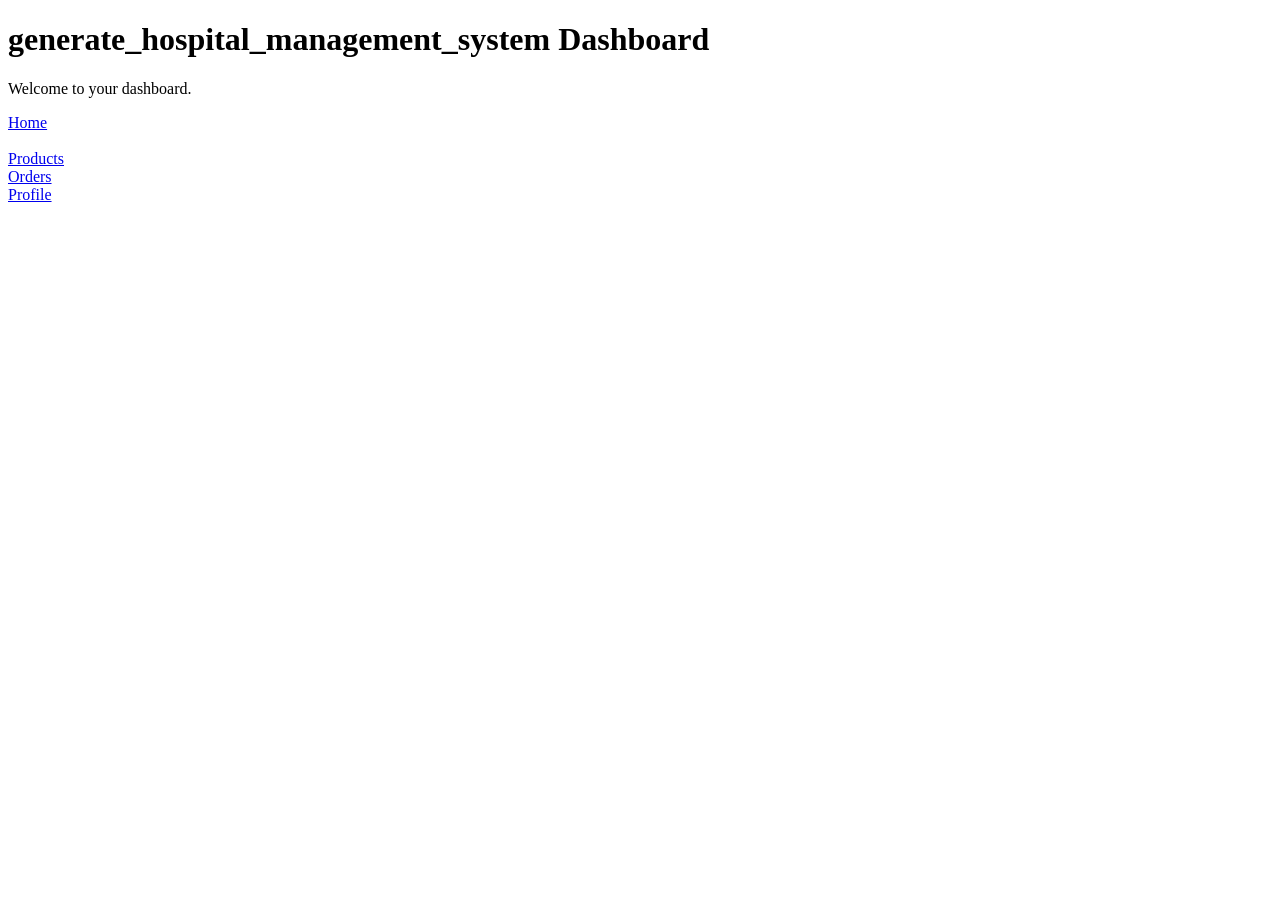
==== frontend/dashboard.html @ c52d0453 "Initial Commit" ====
<!DOCTYPE html>
<html>
<head>
<title>Dashboard</title>
<link rel="stylesheet" href="css/style.css">
</head>
<body>

<h1>generate_hospital_management_system Dashboard</h1>

<p>Welcome to your dashboard.</p>

<a href="index.html">Home</a>

<br><br>

<a href="products.html">Products</a>

<br>

<a href="orders.html">Orders</a>

<br>

<a href="profile.html">Profile</a>

<script src="js/app.js"></script>

</body>
</html>
---- frontend/css/style.css ----
Certainly! Below is a complete and responsive CSS stylesheet for a modern hospital management system. This CSS includes a Navbar, Hero section, Cards, Forms, Tables, and a Footer.


/* General Styles */
body {
    font-family: 'Arial', sans-serif;
    margin: 0;
    padding: 0;
    box-sizing: border-box;
}

.container {
    max-width: 1200px;
    margin: 0 auto;
    padding: 20px;
}

/* Navbar */
.navbar {
    background-color: #333;
    color: white;
    padding: 15px 0;
    display: flex;
    justify-content: space-between;
    align-items: center;
}

.navbar-brand {
    font-size: 24px;
    font-weight: bold;
}

.nav-item {
    display: inline-block;
    margin-left: 20px;
}

.nav-link {
    color: white;
    text-decoration: none;
    font-size: 18px;
}

.nav-link:hover {
    text-decoration: underline;
}

/* Hero Section */
.hero {
    background-image: url('hero-bg.jpg'); /* Replace with your image URL */
    background-size: cover;
    background-position: center;
    height: 600px;
    display: flex;
    justify-content: center;
    align-items: center;
    color: white;
    text-align: center;
}

.hero-title {
    font-size: 48px;
    font-weight: bold;
    margin-bottom: 20px;
}

.hero-subtitle {
    font-size: 24px;
    margin-bottom: 40px;
}

.hero-button {
    background-color: #333;
    color: white;
    padding: 10px 20px;
    border: none;
    cursor: pointer;
    font-size: 18px;
}

.hero-button:hover {
    background-color: #555;
}

/* Cards */
.card {
    background-color: #f9f9f9;
    border-radius: 10px;
    box-shadow: 0 4px 8px rgba(0, 0, 0, 0.1);
    overflow: hidden;
    margin-bottom: 20px;
}

.card-header {
    padding: 20px;
    background-color: #33
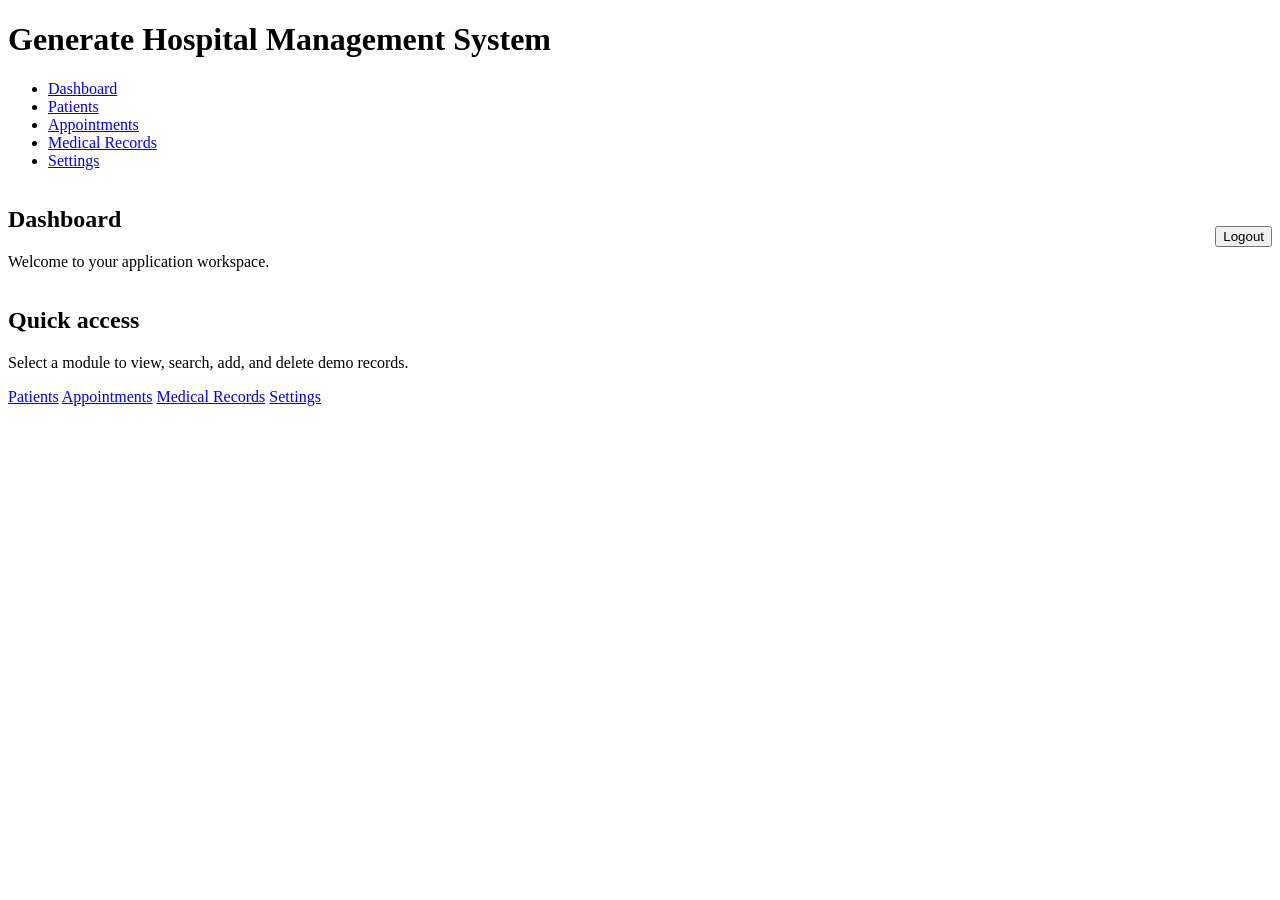
==== commit 3d793c44: "Initial Commit" ====
--- a/frontend/dashboard.html
+++ b/frontend/dashboard.html
@@ -1,31 +1,16 @@
-
 <!DOCTYPE html>
-<html>
-<head>
-<title>Dashboard</title>
-<link rel="stylesheet" href="css/style.css">
-</head>
-<body>
-
-<h1>generate_hospital_management_system Dashboard</h1>
-
-<p>Welcome to your dashboard.</p>
-
-<a href="index.html">Home</a>
-
-<br><br>
-
-<a href="products.html">Products</a>
-
-<br>
-
-<a href="orders.html">Orders</a>
-
-<br>
-
-<a href="profile.html">Profile</a>
-
-<script src="js/app.js"></script>
-
-</body>
-</html>
+<html lang="en"><head><meta charset="UTF-8"><meta name="viewport" content="width=device-width, initial-scale=1">
+<title>Dashboard | Generate Hospital Management System</title><link rel="stylesheet" href="css/style.css"></head>
+<body><header><h1>Generate Hospital Management System</h1><nav aria-label="Main navigation"><ul>
+<li><a href="dashboard.html">Dashboard</a></li><li><a href="#/patients">Patients</a></li>
+<li><a href="#/appointments">Appointments</a></li><li><a href="#/medical-records">Medical Records</a></li>
+<li><a href="#/settings">Settings</a></li></ul></nav></header>
+<main><div style="display:flex;justify-content:space-between;align-items:center;gap:16px;flex-wrap:wrap">
+<div><h2>Dashboard</h2><p>Welcome to your application workspace.</p></div>
+<button type="button" data-logout>Logout</button></div>
+<section><h2>Quick access</h2><p>Select a module to view, search, add, and delete demo records.</p>
+<div class="module-toolbar"><a class="button" href="#/patients">Patients</a>
+<a class="button" href="#/appointments">Appointments</a>
+<a class="button" href="#/medical-records">Medical Records</a>
+<a class="button" href="#/settings">Settings</a></div></section></main>
+<script src="js/app.js" defer></script></body></html>
--- a/frontend/css/style.css
+++ b/frontend/css/style.css
@@ -1,4 +1,4 @@
-Certainly! Below is a complete and responsive CSS stylesheet for a modern hospital management system. This CSS includes a Navbar, Hero section, Cards, Forms, Tables, and a Footer.
+Certainly! Below is a complete CSS file for a modern and responsive hospital management system. This CSS includes a navbar, hero section, cards, forms, tables, and a footer.
 
 
 /* General Styles */
@@ -18,79 +18,100 @@
 /* Navbar */
 .navbar {
     background-color: #333;
-    color: white;
-    padding: 15px 0;
+    color: #fff;
     display: flex;
     justify-content: space-between;
     align-items: center;
+    padding: 15px 20px;
 }
 
-.navbar-brand {
+.navbar .logo {
     font-size: 24px;
     font-weight: bold;
 }
 
-.nav-item {
-    display: inline-block;
+.navbar ul {
+    list-style: none;
+    display: flex;
+}
+
+.navbar li {
     margin-left: 20px;
 }
 
-.nav-link {
-    color: white;
+.navbar a {
+    color: #fff;
     text-decoration: none;
-    font-size: 18px;
+    transition: color 0.3s ease;
 }
 
-.nav-link:hover {
-    text-decoration: underline;
+.navbar a:hover {
+    color: #ccc;
 }
 
 /* Hero Section */
 .hero {
-    background-image: url('hero-bg.jpg'); /* Replace with your image URL */
+    background-image: url('hero-bg.jpg');
     background-size: cover;
     background-position: center;
     height: 600px;
     display: flex;
     justify-content: center;
     align-items: center;
-    color: white;
-    text-align: center;
+    color: #fff;
 }
 
-.hero-title {
+.hero h1 {
     font-size: 48px;
-    font-weight: bold;
     margin-bottom: 20px;
 }
 
-.hero-subtitle {
-    font-size: 24px;
+.hero p {
+    font-size: 18px;
+    max-width: 600px;
     margin-bottom: 40px;
 }
 
-.hero-button {
-    background-color: #333;
-    color: white;
+.hero button {
     padding: 10px 20px;
+    font-size: 16px;
+    background-color: #fff;
+    color: #333;
     border: none;
     cursor: pointer;
-    font-size: 18px;
+    transition: background-color 0.3s ease;
 }
 
-.hero-button:hover {
-    background-color: #555;
+.hero button:hover {
+    background-color: #ccc;
 }
 
 /* Cards */
 .card {
     background-color: #f9f9f9;
     border-radius: 10px;
-    box-shadow: 0 4px 8px rgba(0, 0, 0, 0.1);
     overflow: hidden;
-    margin-bottom: 20px;
-}
-
-.card-header {
-    padding: 20px;
-    background-color: #33+    margin-bottom: 30px;
+    box-shadow: 0 4px 8px rgba(0, 0, 0,
+:root{--primary:#3157d5;--primary-dark:#2443ad;--bg:#f4f7fc;--text:#1c2740;--border:#e1e7f0}
+*{box-sizing:border-box}html{scroll-behavior:smooth}
+body{margin:0;color:var(--text);background:var(--bg);font-family:Inter,"Segoe UI",Arial,sans-serif;line-height:1.55}
+header{padding:18px 24px;background:#fff;border-bottom:1px solid var(--border)}
+header h1,.logo{color:var(--primary)}
+nav ul,.nav-links,.sidebar ul{display:flex;flex-wrap:wrap;align-items:center;gap:8px;list-style:none;padding:10px 0;margin:0}
+nav a,.nav-links a,.sidebar a{display:inline-block;padding:9px 12px;border-radius:8px;color:var(--text);text-decoration:none}
+nav a:hover,.nav-links a:hover,.sidebar a:hover,a.active{background:#e9efff;color:var(--primary)}
+a{color:var(--primary)}main,.container,.dashboard,.content{max-width:1240px;margin:28px auto;padding:24px}
+h1,h2,h3{line-height:1.25}
+button,.button,input[type=submit]{border:0;border-radius:9px;padding:10px 16px;background:var(--primary);color:white;font:inherit;cursor:pointer}
+button:hover,.button:hover,input[type=submit]:hover{background:var(--primary-dark)}
+input,select,textarea{width:100%;max-width:100%;padding:11px 12px;border:1px solid var(--border);border-radius:8px;font:inherit;background:white}
+form{display:grid;gap:12px}
+article,.card,.feature-card,.stat-card,.feature,section{background:white;border:1px solid var(--border);border-radius:14px;padding:20px;box-shadow:0 5px 20px #192d550b}
+table{width:100%;border-collapse:collapse;background:white}th,td{padding:12px;border-bottom:1px solid var(--border);text-align:left}th{background:#edf2fc}
+#dynamic-page-view{max-width:1240px;margin:28px auto;padding:24px;background:white;border:1px solid var(--border);border-radius:14px;box-shadow:0 8px 30px #192d550f}
+#dynamic-page-view .module-toolbar{display:flex;gap:12px;flex-wrap:wrap;justify-content:space-between;align-items:center;margin:18px 0}
+#dynamic-page-view .module-toolbar input{flex:1;min-width:180px}
+.notice{color:#68758d;padding:12px 0}.module-form{margin:18px 0;padding:18px;border:1px solid var(--border);border-radius:10px}
+.auth-card{max-width:460px;margin:7vh auto}.auth-links{display:flex;justify-content:space-between;gap:12px;flex-wrap:wrap}
+@media(max-width:700px){header{padding:14px}main,.container,.dashboard,.content{padding:16px;margin:12px auto}#dynamic-page-view{margin:12px;padding:16px}table{display:block;overflow-x:auto}}
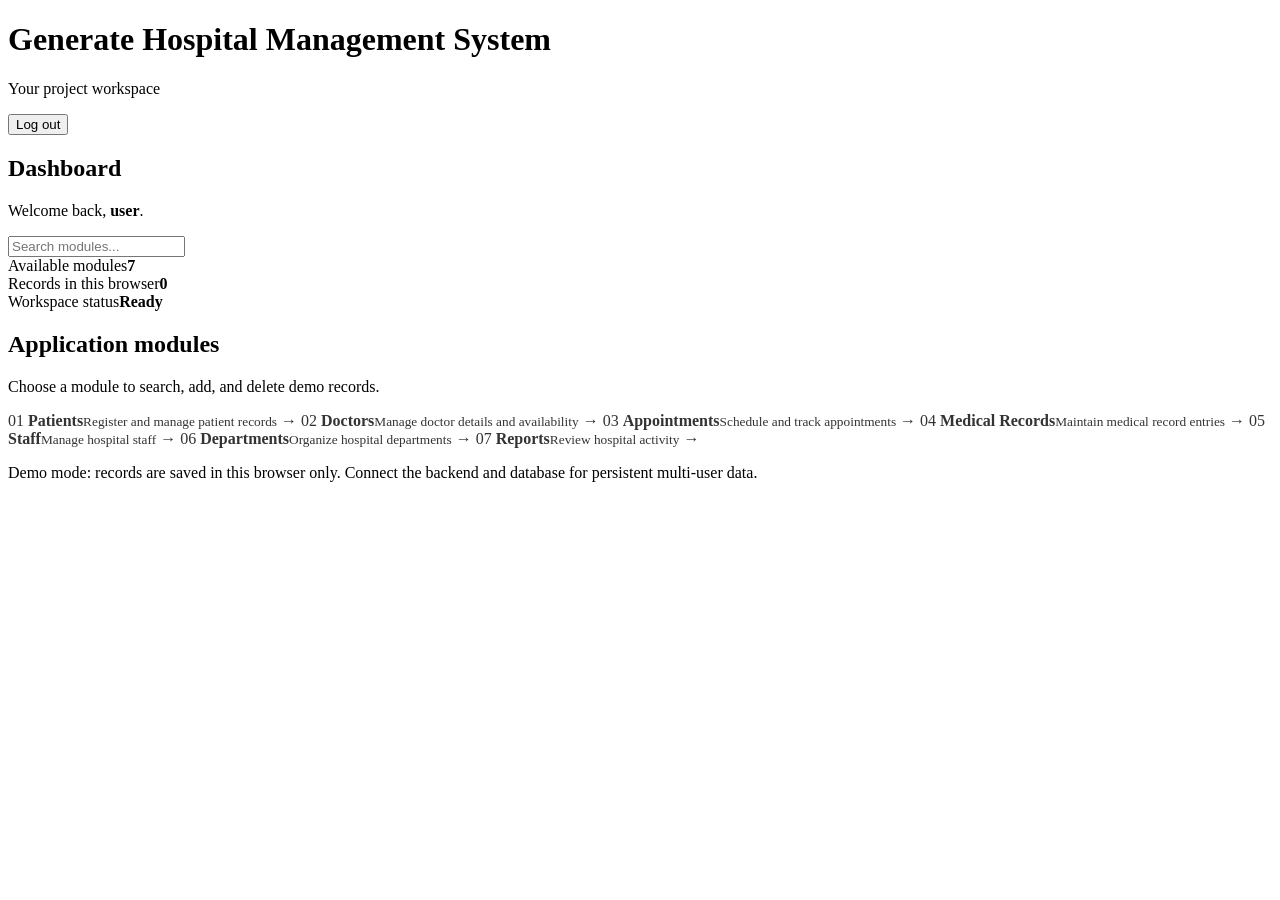
==== commit a3940acb: "Initial Commit" ====
--- a/frontend/dashboard.html
+++ b/frontend/dashboard.html
@@ -1,16 +1,90 @@
 <!DOCTYPE html>
-<html lang="en"><head><meta charset="UTF-8"><meta name="viewport" content="width=device-width, initial-scale=1">
-<title>Dashboard | Generate Hospital Management System</title><link rel="stylesheet" href="css/style.css"></head>
-<body><header><h1>Generate Hospital Management System</h1><nav aria-label="Main navigation"><ul>
-<li><a href="dashboard.html">Dashboard</a></li><li><a href="#/patients">Patients</a></li>
-<li><a href="#/appointments">Appointments</a></li><li><a href="#/medical-records">Medical Records</a></li>
-<li><a href="#/settings">Settings</a></li></ul></nav></header>
-<main><div style="display:flex;justify-content:space-between;align-items:center;gap:16px;flex-wrap:wrap">
-<div><h2>Dashboard</h2><p>Welcome to your application workspace.</p></div>
-<button type="button" data-logout>Logout</button></div>
-<section><h2>Quick access</h2><p>Select a module to view, search, add, and delete demo records.</p>
-<div class="module-toolbar"><a class="button" href="#/patients">Patients</a>
-<a class="button" href="#/appointments">Appointments</a>
-<a class="button" href="#/medical-records">Medical Records</a>
-<a class="button" href="#/settings">Settings</a></div></section></main>
-<script src="js/app.js" defer></script></body></html>+<html lang="en">
+<head>
+  <meta charset="UTF-8">
+  <meta name="viewport" content="width=device-width, initial-scale=1">
+  <title>Dashboard | Generate Hospital Management System</title>
+  <link rel="stylesheet" href="css/style.css">
+</head>
+<body class="app-dashboard">
+  <header class="dashboard-header">
+    <div><h1>Generate Hospital Management System</h1><p class="dashboard-intro">Your project workspace</p></div>
+    <button type="button" data-logout>Log out</button>
+  </header>
+  <main>
+    <div class="dashboard-header">
+      <div><h2>Dashboard</h2><p class="dashboard-intro">Welcome back, <strong id="dashboard-user">user</strong>.</p></div>
+      <input id="module-search" type="search" placeholder="Search modules..." aria-label="Search modules" style="max-width:300px">
+    </div>
+    <section class="summary-grid">
+      <div class="summary-card"><span>Available modules</span><strong>7</strong></div>
+      <div class="summary-card"><span>Records in this browser</span><strong id="record-count">0</strong></div>
+      <div class="summary-card"><span>Workspace status</span><strong>Ready</strong></div>
+    </section>
+    <section>
+      <h2>Application modules</h2>
+      <p class="dashboard-intro">Choose a module to search, add, and delete demo records.</p>
+      <div class="module-grid" id="dashboard-modules"><a class="module-card" href="#/patients">
+              <span class="module-icon">01</span>
+              <span><strong>Patients</strong><small>Register and manage patient records</small></span>
+              <span class="module-arrow">→</span>
+            </a>
+<a class="module-card" href="#/doctors">
+              <span class="module-icon">02</span>
+              <span><strong>Doctors</strong><small>Manage doctor details and availability</small></span>
+              <span class="module-arrow">→</span>
+            </a>
+<a class="module-card" href="#/appointments">
+              <span class="module-icon">03</span>
+              <span><strong>Appointments</strong><small>Schedule and track appointments</small></span>
+              <span class="module-arrow">→</span>
+            </a>
+<a class="module-card" href="#/medical-records">
+              <span class="module-icon">04</span>
+              <span><strong>Medical Records</strong><small>Maintain medical record entries</small></span>
+              <span class="module-arrow">→</span>
+            </a>
+<a class="module-card" href="#/staff">
+              <span class="module-icon">05</span>
+              <span><strong>Staff</strong><small>Manage hospital staff</small></span>
+              <span class="module-arrow">→</span>
+            </a>
+<a class="module-card" href="#/departments">
+              <span class="module-icon">06</span>
+              <span><strong>Departments</strong><small>Organize hospital departments</small></span>
+              <span class="module-arrow">→</span>
+            </a>
+<a class="module-card" href="#/reports">
+              <span class="module-icon">07</span>
+              <span><strong>Reports</strong><small>Review hospital activity</small></span>
+              <span class="module-arrow">→</span>
+            </a></div>
+    </section>
+    <p class="notice">Demo mode: records are saved in this browser only. Connect the backend and database for persistent multi-user data.</p>
+  </main>
+  <script src="js/app.js" defer></script>
+  <script>
+  document.addEventListener("DOMContentLoaded", function () {
+    let user = null;
+    try { user = JSON.parse(localStorage.getItem("demoUser") || "null"); } catch (_) {}
+    if (user && user.username) document.getElementById("dashboard-user").textContent = user.username;
+
+    const search = document.getElementById("module-search");
+    search.addEventListener("input", function () {
+      document.querySelectorAll("#dashboard-modules .module-card").forEach(card => {
+        card.hidden = !card.textContent.toLowerCase().includes(search.value.toLowerCase());
+      });
+    });
+
+    let total = 0;
+    for (let i = 0; i < localStorage.length; i++) {
+      const key = localStorage.key(i);
+      if (key && key.startsWith("ai_generated_demo_")) {
+        try { total += JSON.parse(localStorage.getItem(key) || "[]").length; } catch (_) {}
+      }
+    }
+    document.getElementById("record-count").textContent = total;
+  });
+  </script>
+</body>
+</html>
--- a/frontend/css/style.css
+++ b/frontend/css/style.css
@@ -1,4 +1,4 @@
-Certainly! Below is a complete CSS file for a modern and responsive hospital management system. This CSS includes a navbar, hero section, cards, forms, tables, and a footer.
+Certainly! Below is a complete CSS file for a responsive hospital management system with a modern UI. This includes styles for a navbar, hero section, cards, forms, tables, and a footer.
 
 
 /* General Styles */
@@ -15,50 +15,50 @@
     padding: 20px;
 }
 
+a {
+    text-decoration: none;
+    color: #333;
+}
+
+a:hover {
+    color: #007bff;
+}
+
 /* Navbar */
 .navbar {
-    background-color: #333;
-    color: #fff;
     display: flex;
     justify-content: space-between;
     align-items: center;
-    padding: 15px 20px;
+    background-color: #333;
+    padding: 15px;
 }
 
-.navbar .logo {
+.navbar-brand {
+    color: white;
     font-size: 24px;
     font-weight: bold;
 }
 
-.navbar ul {
-    list-style: none;
-    display: flex;
+.nav-item {
+    margin-left: 15px;
 }
 
-.navbar li {
-    margin-left: 20px;
+.nav-link {
+    color: white;
+    font-size: 18px;
+    transition: color 0.3s;
 }
 
-.navbar a {
-    color: #fff;
-    text-decoration: none;
-    transition: color 0.3s ease;
-}
-
-.navbar a:hover {
-    color: #ccc;
+.nav-link:hover {
+    color: #007bff;
 }
 
 /* Hero Section */
 .hero {
-    background-image: url('hero-bg.jpg');
-    background-size: cover;
-    background-position: center;
-    height: 600px;
-    display: flex;
-    justify-content: center;
-    align-items: center;
-    color: #fff;
+    background: url('https://via.placeholder.com/1920x500') no-repeat center center/cover;
+    color: white;
+    text-align: center;
+    padding: 150px 0;
 }
 
 .hero h1 {
@@ -67,33 +67,32 @@
 }
 
 .hero p {
-    font-size: 18px;
-    max-width: 600px;
+    font-size: 20px;
     margin-bottom: 40px;
 }
 
-.hero button {
+.hero .btn-primary {
+    background-color: #007bff;
+    color: white;
     padding: 10px 20px;
-    font-size: 16px;
-    background-color: #fff;
-    color: #333;
     border: none;
+    border-radius: 5px;
     cursor: pointer;
-    transition: background-color 0.3s ease;
+    transition: background-color 0.3s;
 }
 
-.hero button:hover {
-    background-color: #ccc;
+.hero .btn-primary:hover {
+    background-color: #0056b3;
 }
 
 /* Cards */
 .card {
-    background-color: #f9f9f9;
+    background-color: #fff;
     border-radius: 10px;
+    box-shadow: 0 4px 8px rgba(0, 0, 0, 0.1);
     overflow: hidden;
-    margin-bottom: 30px;
-    box-shadow: 0 4px 8px rgba(0, 0, 0,
-:root{--primary:#3157d5;--primary-dark:#2443ad;--bg:#f4f7fc;--text:#1c2740;--border:#e1e7f0}
+    margin-bottom: 2
+:root{--primary:#3157d5;--primary-dark:#2443ad;--bg:#f4f7fc;--text:#1c2740;--muted:#748099;--border:#e1e7f0}
 *{box-sizing:border-box}html{scroll-behavior:smooth}
 body{margin:0;color:var(--text);background:var(--bg);font-family:Inter,"Segoe UI",Arial,sans-serif;line-height:1.55}
 header{padding:18px 24px;background:#fff;border-bottom:1px solid var(--border)}
@@ -103,15 +102,27 @@
 nav a:hover,.nav-links a:hover,.sidebar a:hover,a.active{background:#e9efff;color:var(--primary)}
 a{color:var(--primary)}main,.container,.dashboard,.content{max-width:1240px;margin:28px auto;padding:24px}
 h1,h2,h3{line-height:1.25}
-button,.button,input[type=submit]{border:0;border-radius:9px;padding:10px 16px;background:var(--primary);color:white;font:inherit;cursor:pointer}
+button,.button,input[type=submit]{border:0;border-radius:9px;padding:10px 16px;background:var(--primary);color:#fff;font:inherit;cursor:pointer;text-decoration:none;display:inline-block}
 button:hover,.button:hover,input[type=submit]:hover{background:var(--primary-dark)}
-input,select,textarea{width:100%;max-width:100%;padding:11px 12px;border:1px solid var(--border);border-radius:8px;font:inherit;background:white}
+input,select,textarea{width:100%;max-width:100%;padding:11px 12px;border:1px solid var(--border);border-radius:8px;font:inherit;background:#fff}
 form{display:grid;gap:12px}
-article,.card,.feature-card,.stat-card,.feature,section{background:white;border:1px solid var(--border);border-radius:14px;padding:20px;box-shadow:0 5px 20px #192d550b}
-table{width:100%;border-collapse:collapse;background:white}th,td{padding:12px;border-bottom:1px solid var(--border);text-align:left}th{background:#edf2fc}
-#dynamic-page-view{max-width:1240px;margin:28px auto;padding:24px;background:white;border:1px solid var(--border);border-radius:14px;box-shadow:0 8px 30px #192d550f}
+article,.card,.feature-card,.stat-card,.feature,section{background:#fff;border:1px solid var(--border);border-radius:14px;padding:20px;box-shadow:0 5px 20px #192d550b}
+table{width:100%;border-collapse:collapse;background:#fff}th,td{padding:12px;border-bottom:1px solid var(--border);text-align:left}th{background:#edf2fc}
+#dynamic-page-view{max-width:1240px;margin:28px auto;padding:24px;background:#fff;border:1px solid var(--border);border-radius:14px;box-shadow:0 8px 30px #192d550f}
 #dynamic-page-view .module-toolbar{display:flex;gap:12px;flex-wrap:wrap;justify-content:space-between;align-items:center;margin:18px 0}
 #dynamic-page-view .module-toolbar input{flex:1;min-width:180px}
-.notice{color:#68758d;padding:12px 0}.module-form{margin:18px 0;padding:18px;border:1px solid var(--border);border-radius:10px}
+.notice{color:var(--muted);padding:12px 0}.module-form{margin:18px 0;padding:18px;border:1px solid var(--border);border-radius:10px}
 .auth-card{max-width:460px;margin:7vh auto}.auth-links{display:flex;justify-content:space-between;gap:12px;flex-wrap:wrap}
-@media(max-width:700px){header{padding:14px}main,.container,.dashboard,.content{padding:16px;margin:12px auto}#dynamic-page-view{margin:12px;padding:16px}table{display:block;overflow-x:auto}}
+.app-dashboard{min-height:100vh;background:var(--bg)}
+.dashboard-header{display:flex;align-items:center;justify-content:space-between;gap:20px;flex-wrap:wrap}
+.dashboard-header h1{margin:0}.dashboard-intro{color:var(--muted)}
+.module-grid{display:grid;grid-template-columns:repeat(auto-fit,minmax(230px,1fr));gap:16px;margin-top:20px}
+.module-card{display:flex;align-items:center;gap:14px;text-decoration:none;color:var(--text);background:#fff;border:1px solid var(--border);border-radius:14px;padding:18px;box-shadow:0 5px 20px #192d550b;transition:transform .15s,box-shadow .15s}
+.module-card:hover{transform:translateY(-3px);box-shadow:0 10px 26px #192d5518;background:#fff}
+.module-icon{display:grid;place-items:center;min-width:42px;height:42px;border-radius:12px;background:#e9efff;color:var(--primary);font-weight:800}
+.module-card strong,.module-card small{display:block}.module-card small{color:var(--muted);margin-top:4px}.module-arrow{margin-left:auto;font-size:22px;color:var(--primary)}
+.summary-grid{display:grid;grid-template-columns:repeat(auto-fit,minmax(170px,1fr));gap:14px;margin:20px 0}
+.summary-card{background:#fff;border:1px solid var(--border);border-radius:14px;padding:18px}
+.summary-card strong{display:block;font-size:28px;margin-top:6px}
+[hidden]{display:none!important}
+@media(max-width:700px){header{padding:14px}main,.container,.dashboard,.content{padding:16px;margin:12px auto}#dynamic-page-view{margin:12px;padding:16px}table{display:block;overflow-x:auto}.dashboard-header{align-items:flex-start}}
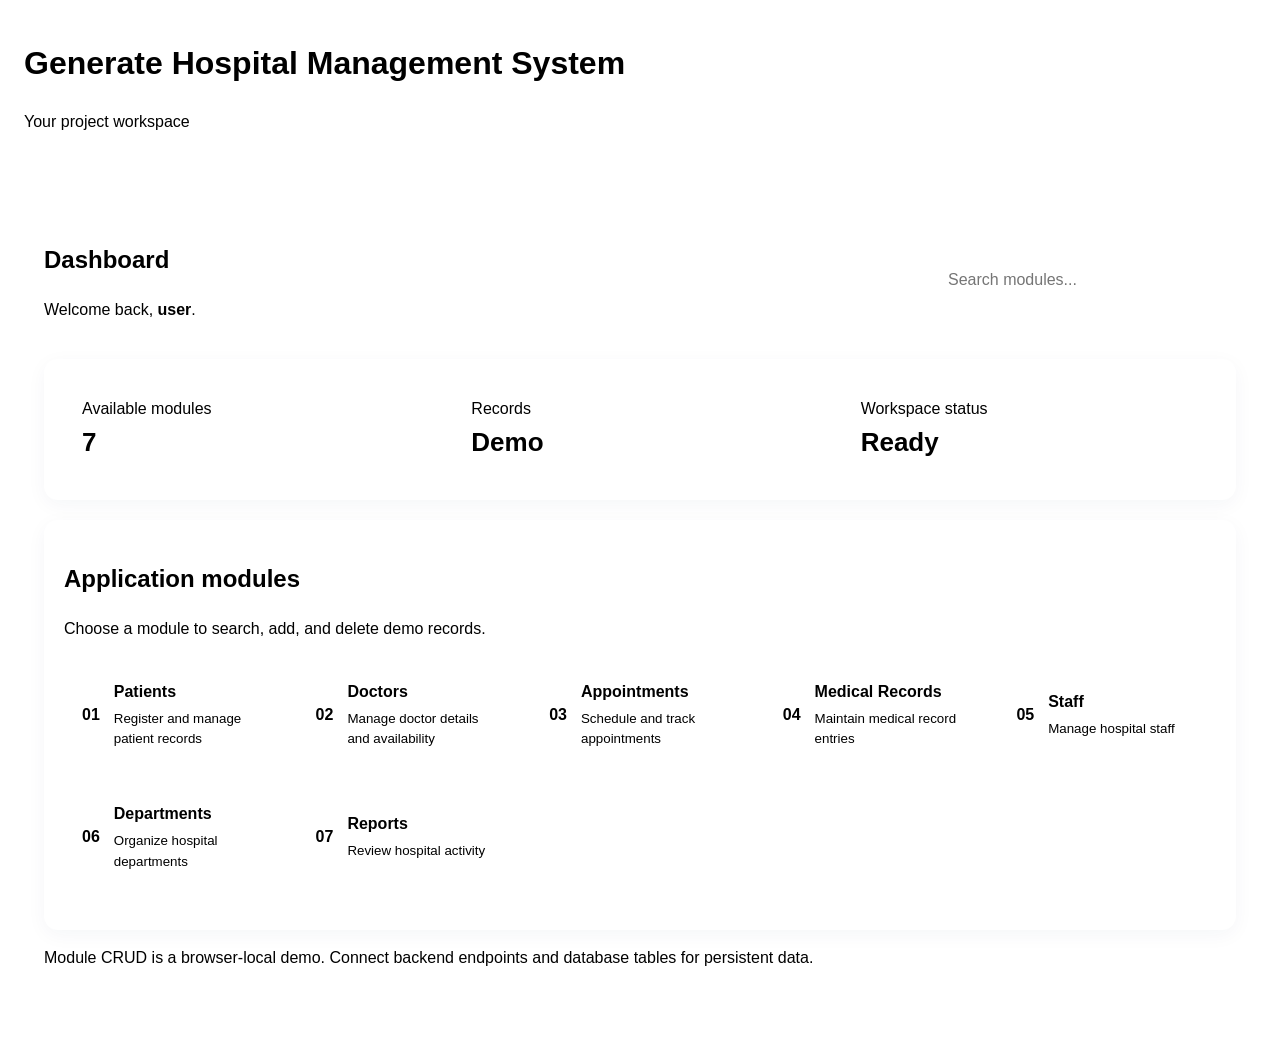
==== commit ac07c3c3: "Initial Commit" ====
--- a/frontend/dashboard.html
+++ b/frontend/dashboard.html
@@ -1,90 +1,13 @@
-<!DOCTYPE html>
-<html lang="en">
-<head>
-  <meta charset="UTF-8">
-  <meta name="viewport" content="width=device-width, initial-scale=1">
-  <title>Dashboard | Generate Hospital Management System</title>
-  <link rel="stylesheet" href="css/style.css">
-</head>
-<body class="app-dashboard">
-  <header class="dashboard-header">
-    <div><h1>Generate Hospital Management System</h1><p class="dashboard-intro">Your project workspace</p></div>
-    <button type="button" data-logout>Log out</button>
-  </header>
-  <main>
-    <div class="dashboard-header">
-      <div><h2>Dashboard</h2><p class="dashboard-intro">Welcome back, <strong id="dashboard-user">user</strong>.</p></div>
-      <input id="module-search" type="search" placeholder="Search modules..." aria-label="Search modules" style="max-width:300px">
-    </div>
-    <section class="summary-grid">
-      <div class="summary-card"><span>Available modules</span><strong>7</strong></div>
-      <div class="summary-card"><span>Records in this browser</span><strong id="record-count">0</strong></div>
-      <div class="summary-card"><span>Workspace status</span><strong>Ready</strong></div>
-    </section>
-    <section>
-      <h2>Application modules</h2>
-      <p class="dashboard-intro">Choose a module to search, add, and delete demo records.</p>
-      <div class="module-grid" id="dashboard-modules"><a class="module-card" href="#/patients">
-              <span class="module-icon">01</span>
-              <span><strong>Patients</strong><small>Register and manage patient records</small></span>
-              <span class="module-arrow">→</span>
-            </a>
-<a class="module-card" href="#/doctors">
-              <span class="module-icon">02</span>
-              <span><strong>Doctors</strong><small>Manage doctor details and availability</small></span>
-              <span class="module-arrow">→</span>
-            </a>
-<a class="module-card" href="#/appointments">
-              <span class="module-icon">03</span>
-              <span><strong>Appointments</strong><small>Schedule and track appointments</small></span>
-              <span class="module-arrow">→</span>
-            </a>
-<a class="module-card" href="#/medical-records">
-              <span class="module-icon">04</span>
-              <span><strong>Medical Records</strong><small>Maintain medical record entries</small></span>
-              <span class="module-arrow">→</span>
-            </a>
-<a class="module-card" href="#/staff">
-              <span class="module-icon">05</span>
-              <span><strong>Staff</strong><small>Manage hospital staff</small></span>
-              <span class="module-arrow">→</span>
-            </a>
-<a class="module-card" href="#/departments">
-              <span class="module-icon">06</span>
-              <span><strong>Departments</strong><small>Organize hospital departments</small></span>
-              <span class="module-arrow">→</span>
-            </a>
-<a class="module-card" href="#/reports">
-              <span class="module-icon">07</span>
-              <span><strong>Reports</strong><small>Review hospital activity</small></span>
-              <span class="module-arrow">→</span>
-            </a></div>
-    </section>
-    <p class="notice">Demo mode: records are saved in this browser only. Connect the backend and database for persistent multi-user data.</p>
-  </main>
-  <script src="js/app.js" defer></script>
-  <script>
-  document.addEventListener("DOMContentLoaded", function () {
-    let user = null;
-    try { user = JSON.parse(localStorage.getItem("demoUser") || "null"); } catch (_) {}
-    if (user && user.username) document.getElementById("dashboard-user").textContent = user.username;
-
-    const search = document.getElementById("module-search");
-    search.addEventListener("input", function () {
-      document.querySelectorAll("#dashboard-modules .module-card").forEach(card => {
-        card.hidden = !card.textContent.toLowerCase().includes(search.value.toLowerCase());
-      });
-    });
-
-    let total = 0;
-    for (let i = 0; i < localStorage.length; i++) {
-      const key = localStorage.key(i);
-      if (key && key.startsWith("ai_generated_demo_")) {
-        try { total += JSON.parse(localStorage.getItem(key) || "[]").length; } catch (_) {}
-      }
-    }
-    document.getElementById("record-count").textContent = total;
-  });
-  </script>
-</body>
-</html>+<!doctype html><html lang="en"><head><meta charset="utf-8"><meta name="viewport" content="width=device-width, initial-scale=1"><title>Dashboard | Generate Hospital Management System</title><link rel="stylesheet" href="css/style.css"></head>
+<body class="app-dashboard"><header class="dashboard-header"><div><h1>Generate Hospital Management System</h1><p class="dashboard-intro">Your project workspace</p></div><button type="button" data-logout>Log out</button></header>
+<main><div class="dashboard-header"><div><h2>Dashboard</h2><p class="dashboard-intro">Welcome back, <strong id="dashboard-user">user</strong>.</p></div><input id="module-search" type="search" placeholder="Search modules..." aria-label="Search modules" style="max-width:300px"></div>
+<section class="summary-grid"><div class="summary-card"><span>Available modules</span><strong>7</strong></div><div class="summary-card"><span>Records</span><strong>Demo</strong></div><div class="summary-card"><span>Workspace status</span><strong>Ready</strong></div></section>
+<section><h2>Application modules</h2><p class="dashboard-intro">Choose a module to search, add, and delete demo records.</p><div class="module-grid" id="dashboard-modules"><a class="module-card" href="#/patients"><span class="module-icon">01</span><span><strong>Patients</strong><small>Register and manage patient records</small></span></a>
+<a class="module-card" href="#/doctors"><span class="module-icon">02</span><span><strong>Doctors</strong><small>Manage doctor details and availability</small></span></a>
+<a class="module-card" href="#/appointments"><span class="module-icon">03</span><span><strong>Appointments</strong><small>Schedule and track appointments</small></span></a>
+<a class="module-card" href="#/medical-records"><span class="module-icon">04</span><span><strong>Medical Records</strong><small>Maintain medical record entries</small></span></a>
+<a class="module-card" href="#/staff"><span class="module-icon">05</span><span><strong>Staff</strong><small>Manage hospital staff</small></span></a>
+<a class="module-card" href="#/departments"><span class="module-icon">06</span><span><strong>Departments</strong><small>Organize hospital departments</small></span></a>
+<a class="module-card" href="#/reports"><span class="module-icon">07</span><span><strong>Reports</strong><small>Review hospital activity</small></span></a></div></section>
+<p class="notice">Module CRUD is a browser-local demo. Connect backend endpoints and database tables for persistent data.</p></main>
+<script src="js/config.js" defer></script><script src="js/app.js" defer></script></body></html>
--- a/frontend/css/style.css
+++ b/frontend/css/style.css
@@ -1,27 +1,24 @@
-Certainly! Below is a complete CSS file for a responsive hospital management system with a modern UI. This includes styles for a navbar, hero section, cards, forms, tables, and a footer.
+Certainly! Below is a complete and modern CSS stylesheet for a hospital management system that meets the specified requirements:
 
 
 /* General Styles */
-body {
-    font-family: 'Arial', sans-serif;
+* {
     margin: 0;
     padding: 0;
     box-sizing: border-box;
 }
 
-.container {
-    max-width: 1200px;
-    margin: 0 auto;
-    padding: 20px;
+body {
+    font-family: 'Arial', sans-serif;
+    line-height: 1.6;
+    color: #333;
+    background-color: #f4f4f4;
 }
 
-a {
-    text-decoration: none;
-    color: #333;
-}
-
-a:hover {
-    color: #007bff;
+.container {
+    width: 80%;
+    margin: auto;
+    overflow: hidden;
 }
 
 /* Navbar */
@@ -29,100 +26,98 @@
     display: flex;
     justify-content: space-between;
     align-items: center;
+    padding: 20px 0;
     background-color: #333;
-    padding: 15px;
+    color: #fff;
 }
 
-.navbar-brand {
-    color: white;
-    font-size: 24px;
-    font-weight: bold;
+.navbar a {
+    color: #fff;
+    text-decoration: none;
+    margin-right: 20px;
 }
 
-.nav-item {
-    margin-left: 15px;
-}
-
-.nav-link {
-    color: white;
-    font-size: 18px;
-    transition: color 0.3s;
-}
-
-.nav-link:hover {
-    color: #007bff;
+.navbar a:hover {
+    text-decoration: underline;
 }
 
 /* Hero Section */
 .hero {
-    background: url('https://via.placeholder.com/1920x500') no-repeat center center/cover;
-    color: white;
+    height: 500px;
+    background: url('hero-image.jpg') no-repeat center center/cover;
+    display: flex;
+    justify-content: center;
+    align-items: center;
+    color: #fff;
     text-align: center;
-    padding: 150px 0;
 }
 
 .hero h1 {
-    font-size: 48px;
+    font-size: 4em;
     margin-bottom: 20px;
 }
 
 .hero p {
-    font-size: 20px;
+    font-size: 1.5em;
     margin-bottom: 40px;
-}
-
-.hero .btn-primary {
-    background-color: #007bff;
-    color: white;
-    padding: 10px 20px;
-    border: none;
-    border-radius: 5px;
-    cursor: pointer;
-    transition: background-color 0.3s;
-}
-
-.hero .btn-primary:hover {
-    background-color: #0056b3;
 }
 
 /* Cards */
 .card {
     background-color: #fff;
-    border-radius: 10px;
+    border-radius: 8px;
     box-shadow: 0 4px 8px rgba(0, 0, 0, 0.1);
     overflow: hidden;
-    margin-bottom: 2
+    margin-bottom: 30px;
+}
+
+.card img {
+    width: 100%;
+    height: 200px;
+    object-fit: cover;
+}
+
+.card-content {
+    padding: 20px;
+}
+
+.card-title {
+    font-size: 1.8em;
+    margin-bottom: 10px;
+}
+
+.card-description {
+    font-size: 1.2em;
+    margin-bottom: 20px;
+}
+
+/* Forms */
+.form-group {
+    margin-bottom: 20px;
+}
+
+.form-group label {
+    display: block;
+    margin-bottom: 5px;
+    font-weight: bold;
+}
+
+.form-group input,
+.form-group textarea
 :root{--primary:#3157d5;--primary-dark:#2443ad;--bg:#f4f7fc;--text:#1c2740;--muted:#748099;--border:#e1e7f0}
-*{box-sizing:border-box}html{scroll-behavior:smooth}
-body{margin:0;color:var(--text);background:var(--bg);font-family:Inter,"Segoe UI",Arial,sans-serif;line-height:1.55}
-header{padding:18px 24px;background:#fff;border-bottom:1px solid var(--border)}
-header h1,.logo{color:var(--primary)}
-nav ul,.nav-links,.sidebar ul{display:flex;flex-wrap:wrap;align-items:center;gap:8px;list-style:none;padding:10px 0;margin:0}
-nav a,.nav-links a,.sidebar a{display:inline-block;padding:9px 12px;border-radius:8px;color:var(--text);text-decoration:none}
-nav a:hover,.nav-links a:hover,.sidebar a:hover,a.active{background:#e9efff;color:var(--primary)}
-a{color:var(--primary)}main,.container,.dashboard,.content{max-width:1240px;margin:28px auto;padding:24px}
-h1,h2,h3{line-height:1.25}
-button,.button,input[type=submit]{border:0;border-radius:9px;padding:10px 16px;background:var(--primary);color:#fff;font:inherit;cursor:pointer;text-decoration:none;display:inline-block}
-button:hover,.button:hover,input[type=submit]:hover{background:var(--primary-dark)}
-input,select,textarea{width:100%;max-width:100%;padding:11px 12px;border:1px solid var(--border);border-radius:8px;font:inherit;background:#fff}
-form{display:grid;gap:12px}
-article,.card,.feature-card,.stat-card,.feature,section{background:#fff;border:1px solid var(--border);border-radius:14px;padding:20px;box-shadow:0 5px 20px #192d550b}
-table{width:100%;border-collapse:collapse;background:#fff}th,td{padding:12px;border-bottom:1px solid var(--border);text-align:left}th{background:#edf2fc}
-#dynamic-page-view{max-width:1240px;margin:28px auto;padding:24px;background:#fff;border:1px solid var(--border);border-radius:14px;box-shadow:0 8px 30px #192d550f}
-#dynamic-page-view .module-toolbar{display:flex;gap:12px;flex-wrap:wrap;justify-content:space-between;align-items:center;margin:18px 0}
-#dynamic-page-view .module-toolbar input{flex:1;min-width:180px}
-.notice{color:var(--muted);padding:12px 0}.module-form{margin:18px 0;padding:18px;border:1px solid var(--border);border-radius:10px}
+*{box-sizing:border-box}body{margin:0;color:var(--text);background:var(--bg);font-family:Inter,"Segoe UI",Arial,sans-serif;line-height:1.55}
+header{padding:18px 24px;background:#fff;border-bottom:1px solid var(--border)}main,.container,.dashboard,.content{max-width:1240px;margin:28px auto;padding:24px}
+a{color:var(--primary)}button,.button,input[type=submit]{border:0;border-radius:9px;padding:10px 16px;background:var(--primary);color:#fff;font:inherit;cursor:pointer}
+input,select,textarea{width:100%;padding:11px 12px;border:1px solid var(--border);border-radius:8px;font:inherit;background:#fff}
+form{display:grid;gap:12px}article,.card,section{background:#fff;border:1px solid var(--border);border-radius:14px;padding:20px;box-shadow:0 5px 20px #192d550b}
 .auth-card{max-width:460px;margin:7vh auto}.auth-links{display:flex;justify-content:space-between;gap:12px;flex-wrap:wrap}
-.app-dashboard{min-height:100vh;background:var(--bg)}
-.dashboard-header{display:flex;align-items:center;justify-content:space-between;gap:20px;flex-wrap:wrap}
-.dashboard-header h1{margin:0}.dashboard-intro{color:var(--muted)}
-.module-grid{display:grid;grid-template-columns:repeat(auto-fit,minmax(230px,1fr));gap:16px;margin-top:20px}
-.module-card{display:flex;align-items:center;gap:14px;text-decoration:none;color:var(--text);background:#fff;border:1px solid var(--border);border-radius:14px;padding:18px;box-shadow:0 5px 20px #192d550b;transition:transform .15s,box-shadow .15s}
-.module-card:hover{transform:translateY(-3px);box-shadow:0 10px 26px #192d5518;background:#fff}
-.module-icon{display:grid;place-items:center;min-width:42px;height:42px;border-radius:12px;background:#e9efff;color:var(--primary);font-weight:800}
-.module-card strong,.module-card small{display:block}.module-card small{color:var(--muted);margin-top:4px}.module-arrow{margin-left:auto;font-size:22px;color:var(--primary)}
-.summary-grid{display:grid;grid-template-columns:repeat(auto-fit,minmax(170px,1fr));gap:14px;margin:20px 0}
-.summary-card{background:#fff;border:1px solid var(--border);border-radius:14px;padding:18px}
-.summary-card strong{display:block;font-size:28px;margin-top:6px}
-[hidden]{display:none!important}
-@media(max-width:700px){header{padding:14px}main,.container,.dashboard,.content{padding:16px;margin:12px auto}#dynamic-page-view{margin:12px;padding:16px}table{display:block;overflow-x:auto}.dashboard-header{align-items:flex-start}}
+.dashboard-header{display:flex;align-items:center;justify-content:space-between;gap:20px;flex-wrap:wrap}.dashboard-intro,.notice{color:var(--muted)}
+.module-grid,.summary-grid{display:grid;grid-template-columns:repeat(auto-fit,minmax(190px,1fr));gap:16px;margin:20px 0}
+.module-card{display:flex;align-items:center;gap:14px;text-decoration:none;color:var(--text);background:#fff;border:1px solid var(--border);border-radius:14px;padding:18px}
+.module-card strong,.module-card small{display:block}.module-card small{color:var(--muted);margin-top:4px}.module-icon{font-weight:800;color:var(--primary)}
+.summary-card{background:#fff;border:1px solid var(--border);border-radius:14px;padding:18px}.summary-card strong{display:block;font-size:26px}
+#dynamic-page-view{max-width:1240px;margin:28px auto;padding:24px;background:#fff;border:1px solid var(--border);border-radius:14px}
+#dynamic-page-view .module-toolbar{display:flex;gap:12px;flex-wrap:wrap;align-items:center;margin:18px 0}
+table{width:100%;border-collapse:collapse;background:#fff}th,td{padding:12px;border-bottom:1px solid var(--border);text-align:left}
+[hidden]{display:none!important}.status-message{padding:10px;border-radius:8px;background:#edf2fc}.status-error{background:#fff0f0;color:#9d1c1c}
+@media(max-width:700px){main,.container,.dashboard,.content,#dynamic-page-view{padding:16px;margin:12px auto}table{display:block;overflow-x:auto}}
